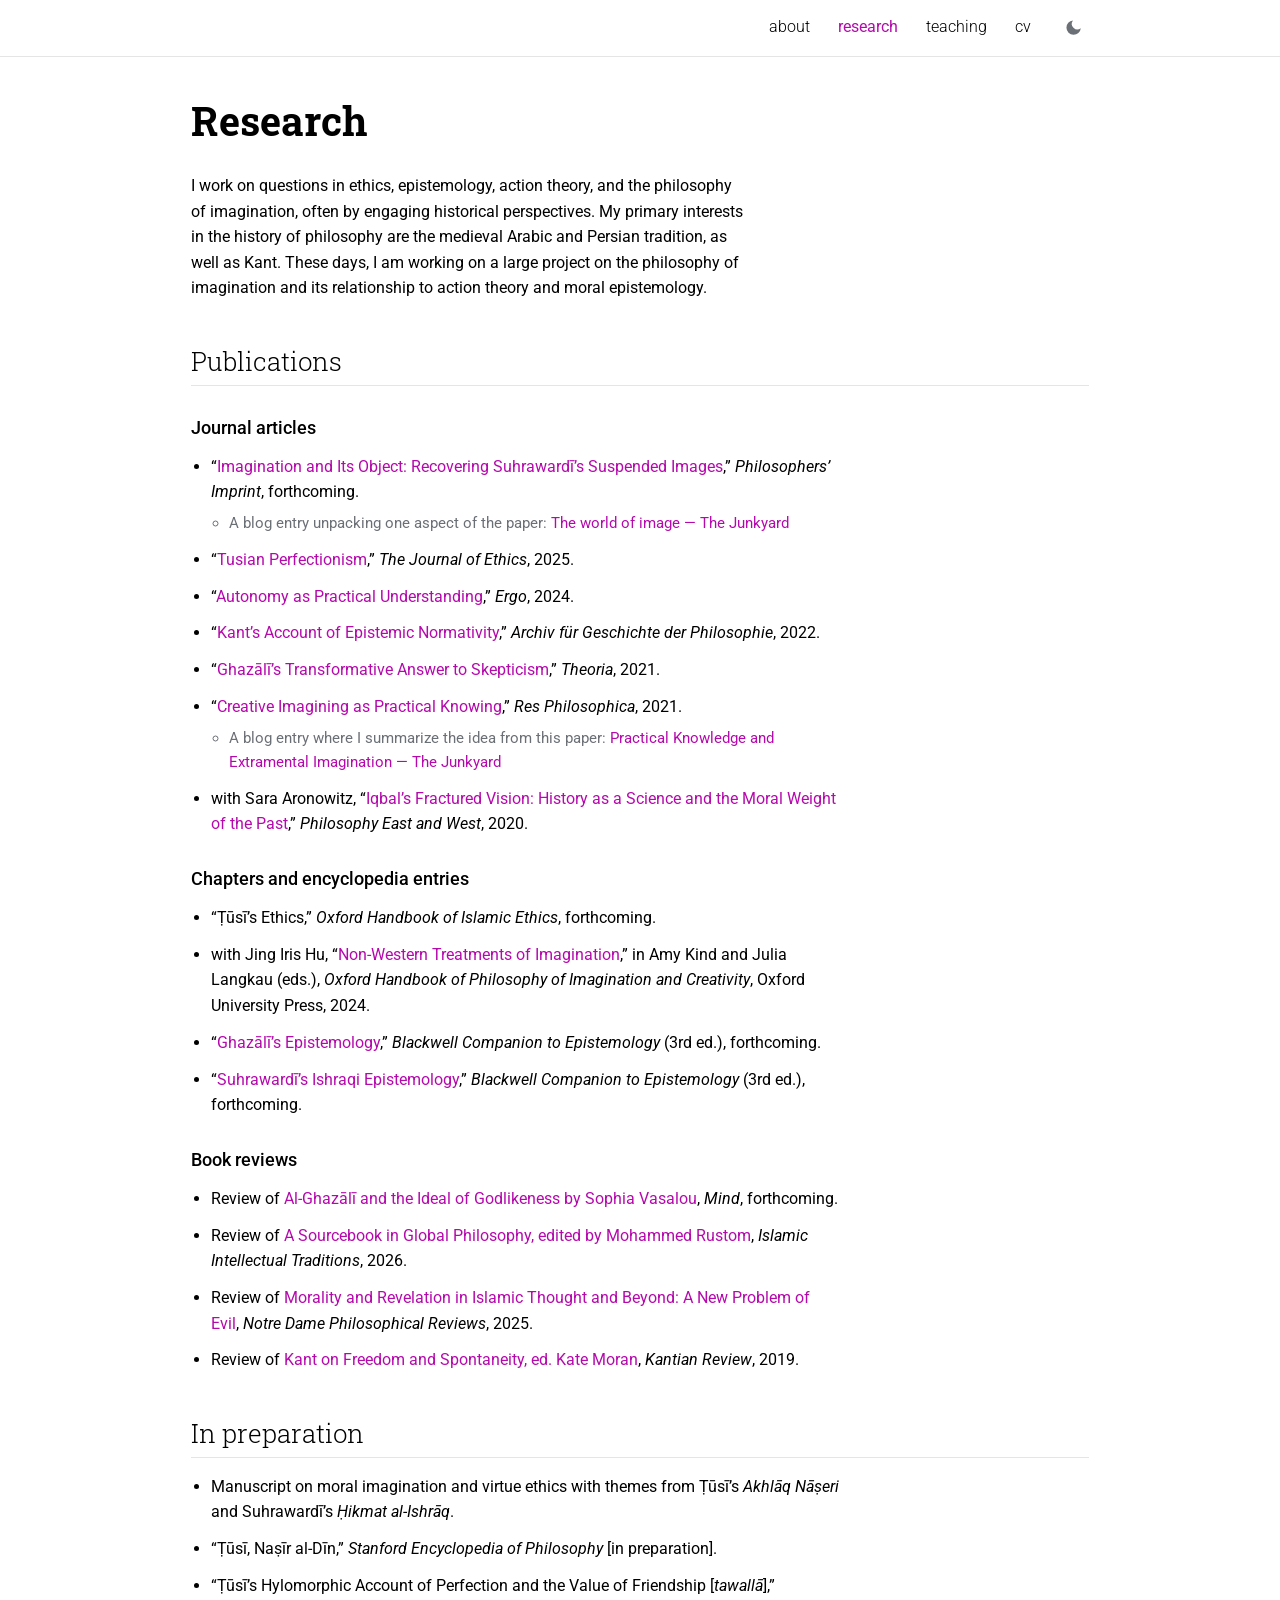
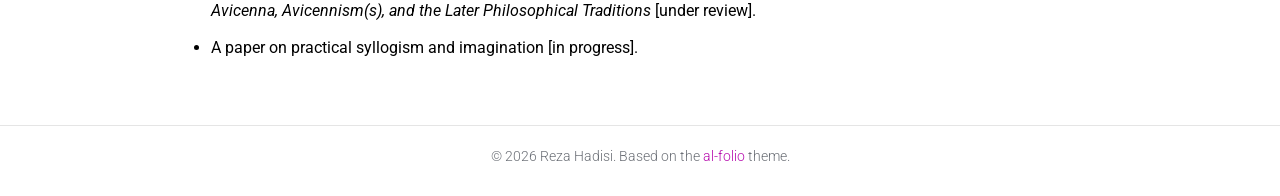
==== research.html @ 3eed09d0 "Add files via upload" ====
<!DOCTYPE html>
<html lang="en">
<head>
<meta charset="utf-8">
<meta name="viewport" content="width=device-width, initial-scale=1">
<title>Research – Reza Hadisi</title>
<meta name="description" content="Publications and research of Reza Hadisi, Assistant Professor in Philosophy, University of Toronto">
<link rel="canonical" href="https://rezahadisi.github.io/research.html">
<link rel="icon" type="image/png" href="favicon.png">

<link rel="preconnect" href="https://fonts.googleapis.com">
<link rel="preconnect" href="https://fonts.gstatic.com" crossorigin>
<link rel="stylesheet" href="https://fonts.googleapis.com/css2?family=Roboto:wght@300;400;500;700&family=Roboto+Slab:wght@300;700&display=swap">
<link rel="stylesheet" href="style.css">

<!-- Apply saved or system theme before first paint -->
<script>
(function () {
  try {
    var t = localStorage.getItem('theme');
    if (!t) t = window.matchMedia('(prefers-color-scheme: dark)').matches ? 'dark' : 'light';
    document.documentElement.setAttribute('data-theme', t);
  } catch (e) {}
})();
</script>

<!-- Google tag (gtag.js) -->
<script async src="https://www.googletagmanager.com/gtag/js?id=G-D5LY739W74"></script>
<script>
  window.dataLayer = window.dataLayer || [];
  function gtag(){dataLayer.push(arguments);}
  gtag('js', new Date());
  gtag('config', 'G-D5LY739W74');
</script>
</head>
<body>

<header class="site-header">
  <div class="bar">
    <button class="menu-btn" id="menu-btn" type="button" aria-label="Toggle menu" aria-controls="nav" aria-expanded="false">
      <svg viewBox="0 0 24 24" aria-hidden="true"><path d="M3 6h18v2H3zm0 5h18v2H3zm0 5h18v2H3z"/></svg>
    </button>

    <nav class="site-nav" id="nav" aria-label="Main">
      <a href="index.html">about</a>
      <a href="research.html" aria-current="page">research</a>
      <a href="teaching.html">teaching</a>
      <a href="cv.pdf" target="_blank" rel="noopener">cv</a>
      <button class="theme-toggle" id="theme-toggle" type="button" aria-label="Switch between light and dark mode">
        <svg class="icon-moon" viewBox="0 0 24 24" aria-hidden="true"><path d="M21 12.8A9 9 0 1 1 11.2 3a7 7 0 0 0 9.8 9.8z"/></svg>
        <svg class="icon-sun" viewBox="0 0 24 24" aria-hidden="true"><path d="M12 7a5 5 0 1 0 0 10 5 5 0 0 0 0-10zM11 1h2v3h-2zm0 19h2v3h-2zM1 11h3v2H1zm19 0h3v2h-3zM4.2 5.6l1.4-1.4 2.1 2.1-1.4 1.4zm12.1 12.1 1.4-1.4 2.1 2.1-1.4 1.4zM5.6 19.8l-1.4-1.4 2.1-2.1 1.4 1.4zM18.4 4.2l1.4 1.4-2.1 2.1-1.4-1.4z"/></svg>
      </button>
    </nav>
  </div>
</header>

<main>
  <h1 class="page-title"><b>Research</b></h1>

  <p class="page-intro">I work on questions in ethics, epistemology, action theory, and the philosophy of imagination, often by engaging historical perspectives. My primary interests in the history of philosophy are the medieval Arabic and Persian tradition, as well as Kant. These days, I am working on a large project on the philosophy of imagination and its relationship to action theory and moral epistemology.</p>

  <h2 id="publications">Publications</h2>

  <h3 id="journal-articles">Journal articles</h3>
  <ul>
    <li>“<a href="https://philpapers.org/rec/HADIAI">Imagination and Its Object: Recovering Suhrawardī’s Suspended Images</a>,” <em>Philosophers’ Imprint</em>, forthcoming.
      <ul><li>A blog entry unpacking one aspect of the paper: <a href="https://junkyardofthemind.com/blog/2026/1/11/the-world-of-image">The world of image — The Junkyard</a></li></ul></li>
    <li>“<a href="https://philpapers.org/rec/HADTPC">Tusian Perfectionism</a>,” <em>The Journal of Ethics</em>, 2025.</li>
    <li>“<a href="https://philpapers.org/rec/HADAAP">Autonomy as Practical Understanding</a>,” <em>Ergo</em>, 2024.</li>
    <li>“<a href="https://philpapers.org/rec/HADKAO">Kant’s Account of Epistemic Normativity</a>,” <em>Archiv für Geschichte der Philosophie</em>, 2022.</li>
    <li>“<a href="https://philpapers.org/rec/HADGTA">Ghazālī’s Transformative Answer to Skepticism</a>,” <em>Theoria</em>, 2021.</li>
    <li>“<a href="https://philpapers.org/rec/HADCIA">Creative Imagining as Practical Knowing</a>,” <em>Res Philosophica</em>, 2021.
      <ul><li>A blog entry where I summarize the idea from this paper: <a href="https://junkyardofthemind.com/blog/2021/6/14/practical-knowledge-and-extramental-imagination">Practical Knowledge and Extramental Imagination — The Junkyard</a></li></ul></li>
    <li>with Sara Aronowitz, “<a href="https://philpapers.org/rec/AROIFV">Iqbal’s Fractured Vision: History as a Science and the Moral Weight of the Past</a>,” <em>Philosophy East and West</em>, 2020.</li>
  </ul>

  <h3 id="chapters">Chapters and encyclopedia entries</h3>
  <ul>
    <li>“Ṭūsī’s Ethics,” <em>Oxford Handbook of Islamic Ethics</em>, forthcoming.</li>
    <li>with Jing Iris Hu, “<a href="https://philpapers.org/rec/HADNTO">Non-Western Treatments of Imagination</a>,” in Amy Kind and Julia Langkau (eds.), <em>Oxford Handbook of Philosophy of Imagination and Creativity</em>, Oxford University Press, 2024.</li>
    <li>“<a href="https://philpapers.org/rec/HADGER">Ghazālī’s Epistemology</a>,” <em>Blackwell Companion to Epistemology</em> (3rd ed.), forthcoming.</li>
    <li>“<a href="https://philpapers.org/rec/HADSII-3">Suhrawardī’s Ishraqi Epistemology</a>,” <em>Blackwell Companion to Epistemology</em> (3rd ed.), forthcoming.</li>
  </ul>

  <h3 id="book-reviews">Book reviews</h3>
  <ul>
    <li>Review of <a href="https://philarchive.org/rec/HADAAT-4">Al-Ghazālī and the Ideal of Godlikeness by Sophia Vasalou</a>, <em>Mind</em>, forthcoming.</li>
    <li>Review of <a href="https://brill.com/view/journals/iit/1/2/article-p255_8.xml">A Sourcebook in Global Philosophy, edited by Mohammed Rustom</a>, <em>Islamic Intellectual Traditions</em>, 2026.</li>
    <li>Review of <a href="https://ndpr.nd.edu/reviews/morality-and-revelation-in-islamic-thought-and-beyond-a-new-problem-of-evil/">Morality and Revelation in Islamic Thought and Beyond: A New Problem of Evil</a>, <em>Notre Dame Philosophical Reviews</em>, 2025.</li>
    <li>Review of <a href="https://philpapers.org/rec/HADKAM">Kant on Freedom and Spontaneity, ed. Kate Moran</a>, <em>Kantian Review</em>, 2019.</li>
  </ul>

  <h2 id="in-preparation">In preparation</h2>
  <ul>
    <li>Manuscript on moral imagination and virtue ethics with themes from Ṭūsī’s <em>Akhlāq Nāṣeri</em> and Suhrawardī’s <em>Ḥikmat al-Ishrāq</em>.</li>
    <li>“Ṭūsī, Naṣīr al-Dīn,” <em>Stanford Encyclopedia of Philosophy</em> [in preparation].</li>
    <li>“Ṭūsī’s Hylomorphic Account of Perfection and the Value of Friendship [<em>tawallā</em>],” <em>Avicenna, Avicennism(s), and the Later Philosophical Traditions</em> [under review].</li>
    <li>A paper on practical syllogism and imagination [in progress].</li>
  </ul>
</main>

<footer class="site-footer">
   © 2026 Reza Hadisi. Based on the <a href="https://github.com/alshedivat/al-folio">al-folio</a> theme.
</footer>

<script>
(function () {
  var btn = document.getElementById('menu-btn');
  var nav = document.getElementById('nav');
  btn.addEventListener('click', function () {
    var open = nav.classList.toggle('open');
    btn.setAttribute('aria-expanded', open ? 'true' : 'false');
  });

  document.getElementById('theme-toggle').addEventListener('click', function () {
    var root = document.documentElement;
    var next = root.getAttribute('data-theme') === 'dark' ? 'light' : 'dark';
    root.setAttribute('data-theme', next);
    try { localStorage.setItem('theme', next); } catch (e) {}
  });
})();
</script>
</body>
</html>
---- style.css ----
/* Reza Hadisi: personal site. Based on the al-folio academic theme. */

:root {
  --bg: #ffffff;
  --text: #000000;
  --text-light: #6b6f76;
  --divider: rgba(0, 0, 0, 0.1);
  --accent: #b509ac;
  --accent-hover: #8a0883;
  --shadow: 0 2px 6px rgba(0, 0, 0, 0.18);
}

:root[data-theme="dark"] {
  --bg: #1c1c1d;
  --text: #f0f0f0;
  --text-light: #a3a7ad;
  --divider: rgba(255, 255, 255, 0.14);
  --accent: #2698ba;
  --accent-hover: #4fb8d8;
  --shadow: 0 2px 6px rgba(0, 0, 0, 0.6);
}

*,
*::before,
*::after { box-sizing: border-box; }

html { scroll-padding-top: 5rem; }

body {
  margin: 0;
  display: flex;
  flex-direction: column;
  min-height: 100vh;
  font-family: "Roboto", system-ui, -apple-system, "Segoe UI", sans-serif;
  font-size: 1rem;
  font-weight: 400;
  line-height: 1.6;
  color: var(--text);
  background: var(--bg);
  transition: background-color 0.2s ease, color 0.2s ease;
}

a {
  color: var(--accent);
  text-decoration: none;
}
a:hover { color: var(--accent-hover); text-decoration: underline; }
a:focus-visible,
button:focus-visible {
  outline: 2px solid var(--accent);
  outline-offset: 3px;
  border-radius: 2px;
}

/* ---------- Top bar ---------- */

.site-header {
  position: sticky;
  top: 0;
  z-index: 10;
  background: var(--bg);
  border-bottom: 1px solid var(--divider);
}

.bar {
  max-width: 930px;
  margin: 0 auto;
  padding: 0 1rem;
  min-height: 3.5rem;
  display: flex;
  align-items: center;
  justify-content: flex-end;
  flex-wrap: wrap;
}

.site-nav {
  display: flex;
  align-items: center;
  gap: 1.75rem;
}

.site-nav a {
  font-size: 1rem;
  font-weight: 300;
  color: var(--text);
  padding: 0.35rem 0;
  border-bottom: 2px solid transparent;
}
.site-nav a:hover { color: var(--accent); text-decoration: none; }
.site-nav a[aria-current="page"] {
  color: var(--accent);
  font-weight: 400;
}

.theme-toggle,
.menu-btn {
  background: none;
  border: 0;
  padding: 0.35rem;
  color: var(--text-light);
  cursor: pointer;
  line-height: 0;
}
.theme-toggle:hover,
.menu-btn:hover { color: var(--accent); }
.theme-toggle svg,
.menu-btn svg { width: 1.2rem; height: 1.2rem; fill: currentColor; }

.theme-toggle .icon-sun { display: none; }
:root[data-theme="dark"] .theme-toggle .icon-sun { display: block; }
:root[data-theme="dark"] .theme-toggle .icon-moon { display: none; }

.menu-btn { display: none; }

@media (max-width: 640px) {
  .menu-btn { display: block; }
  .site-nav {
    display: none;
    width: 100%;
    flex-direction: column;
    align-items: flex-start;
    gap: 0.25rem;
    padding: 0.25rem 0 1rem;
  }
  .site-nav.open { display: flex; }
}

/* ---------- Page ---------- */

main {
  flex: 1;
  width: 100%;
  max-width: 930px;
  margin: 0 auto;
  padding: 2.5rem 1rem 3rem;
}

.page-title {
  margin: 0 0 1.75rem;
  font-family: "Roboto Slab", Georgia, serif;
  font-size: 2.5rem;
  font-weight: 300;
  line-height: 1.2;
}
.page-title b { font-weight: 700; }

.profile {
  float: right;
  width: 240px;
  margin: 0.25rem 0 1.25rem 2.5rem;
  text-align: center;
}

.profile img {
  display: block;
  width: 240px;
  max-width: 100%;
  height: auto;
  border-radius: 4px;
  box-shadow: var(--shadow);
}

.contact {
  margin-top: 1.1rem;
  font-size: 0.9rem;
  font-weight: 300;
  color: var(--text-light);
  line-height: 1.7;
}

.social {
  display: flex;
  justify-content: center;
  gap: 0.9rem;
  margin-top: 0.9rem;
}
.social a {
  color: var(--text-light);
  line-height: 0;
}
.social a:hover { color: var(--accent); }
.social svg { width: 1.5rem; height: 1.5rem; fill: currentColor; }

.about p {
  margin: 0 0 1.15rem;
  max-width: 62ch;
}

.about::after { content: ""; display: block; clear: both; }

/* ---------- Footer ---------- */

.site-footer {
  padding: 1.25rem 1rem 1.75rem;
  text-align: center;
  font-size: 0.85rem;
  font-weight: 300;
  color: var(--text-light);
  border-top: 1px solid var(--divider);
}

/* ---------- Small screens ---------- */

@media (max-width: 720px) {
  main { padding-top: 1.75rem; }
  .page-title { font-size: 2rem; }
  .profile {
    float: none;
    width: auto;
    margin: 0 auto 1.75rem;
  }
  .profile img { margin: 0 auto; width: 220px; }
  .about p { max-width: none; }
}

@media (prefers-reduced-motion: reduce) {
  body { transition: none; }
}

/* ---------- Content pages (research, teaching) ---------- */

.page-intro {
  max-width: 62ch;
  margin: 0 0 1.5rem;
}

main h2 {
  margin: 2.75rem 0 1rem;
  padding-bottom: 0.4rem;
  font-family: "Roboto Slab", Georgia, serif;
  font-size: 1.6rem;
  font-weight: 300;
  line-height: 1.3;
  border-bottom: 1px solid var(--divider);
}

main h3 {
  margin: 1.75rem 0 0.75rem;
  font-size: 1.1rem;
  font-weight: 500;
  color: var(--text);
}

main ul {
  margin: 0 0 1rem;
  padding-left: 1.25rem;
}

main li {
  margin-bottom: 0.7rem;
  max-width: 70ch;
}

main li ul {
  margin: 0.4rem 0 0;
  padding-left: 1.1rem;
  font-size: 0.95rem;
  color: var(--text-light);
}
main li ul li { margin-bottom: 0.3rem; }
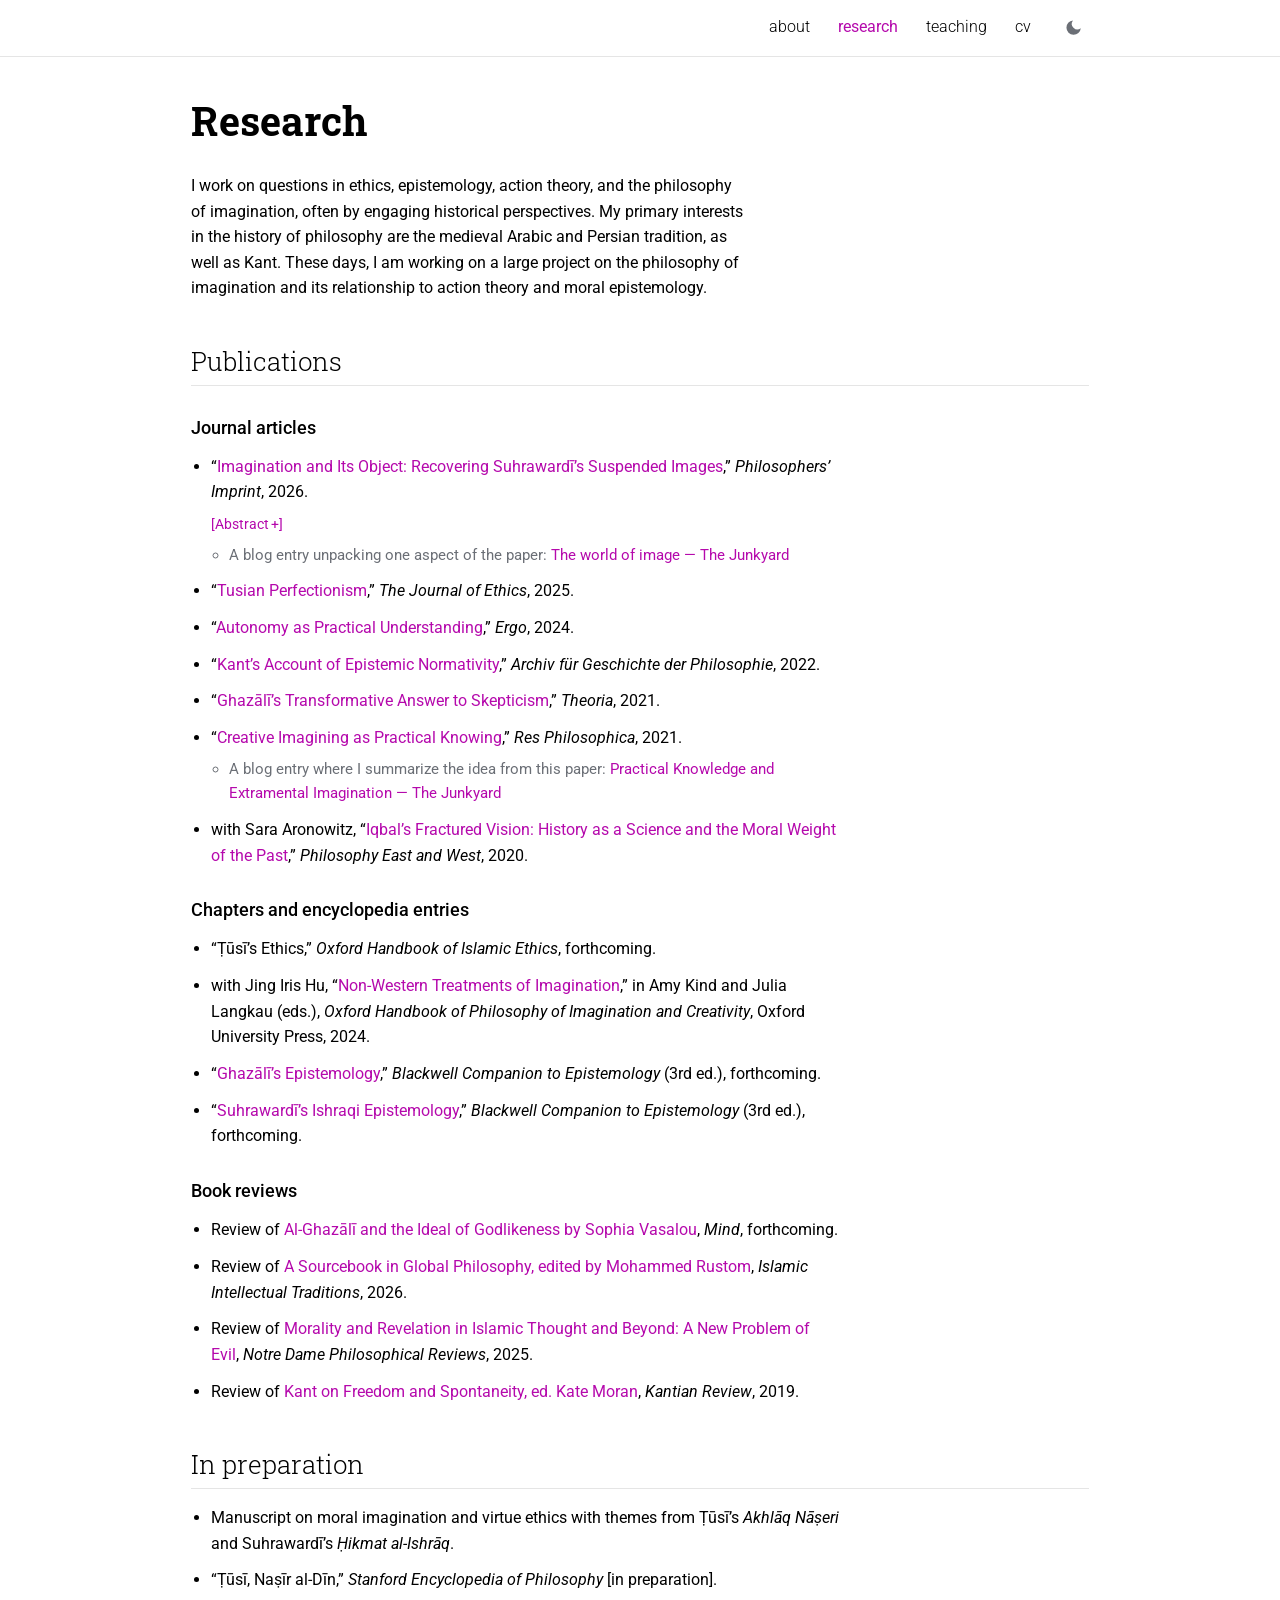
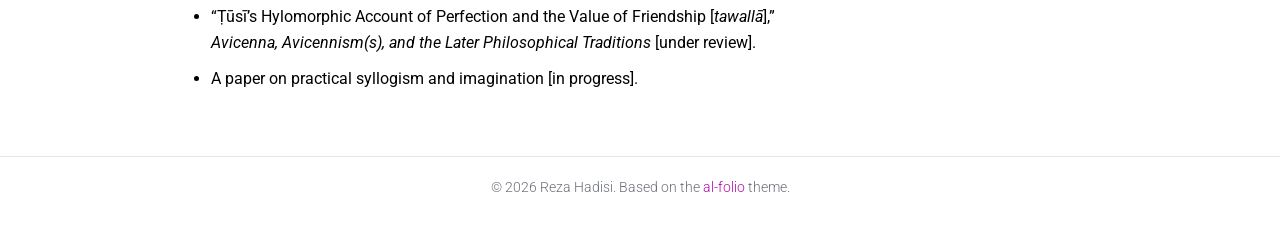
==== commit f2d6842a: "Update research.html" ====
--- a/research.html
+++ b/research.html
@@ -11,7 +11,7 @@
 <link rel="preconnect" href="https://fonts.googleapis.com">
 <link rel="preconnect" href="https://fonts.gstatic.com" crossorigin>
 <link rel="stylesheet" href="https://fonts.googleapis.com/css2?family=Roboto:wght@300;400;500;700&family=Roboto+Slab:wght@300;700&display=swap">
-<link rel="stylesheet" href="style.css">
+<link rel="stylesheet" href="/style.css">
 
 <!-- Apply saved or system theme before first paint -->
 <script>
@@ -63,7 +63,10 @@
 
   <h3 id="journal-articles">Journal articles</h3>
   <ul>
-    <li>“<a href="https://philpapers.org/rec/HADIAI">Imagination and Its Object: Recovering Suhrawardī’s Suspended Images</a>,” <em>Philosophers’ Imprint</em>, forthcoming.
+    <li>“<a href="https://philpapers.org/rec/HADIAI">Imagination and Its Object: Recovering Suhrawardī’s Suspended Images</a>,” <em>Philosophers’ Imprint</em>, 2026.
+      <details class="abstract"><summary>Abstract</summary>
+  <p>In this paper, I offer a modern adaptation of a theory of imagination that we can find in the writings of Shihāb al-Dīn Suhrawardī (1154–1191) and his followers in the Ishrāqī tradition (‘illuminationism’). I turn to this philosophical tradition because it offers a rare historical example of a type of theory that treats imagination as a primary source of knowledge. That is, on the Ishrāqī account, even an ideal human knower must know certain things via imagination. What I offer is a ‘modern adaptation’ of the theory in that I try to extract the theory of imagination from the cosmological and theological framework of the Ishrāqī thought. The resulting theory is still Ishrāqī in that it relies on a unique form of Platonism about knowledge that, I suggest, we can find in Suhrawardī's writings. Finally, I discuss how the reconstructed Ishrāqī conception of imaginative knowledge is especially appealing as a theory of moral knowledge.</p>
+</details>
       <ul><li>A blog entry unpacking one aspect of the paper: <a href="https://junkyardofthemind.com/blog/2026/1/11/the-world-of-image">The world of image — The Junkyard</a></li></ul></li>
     <li>“<a href="https://philpapers.org/rec/HADTPC">Tusian Perfectionism</a>,” <em>The Journal of Ethics</em>, 2025.</li>
     <li>“<a href="https://philpapers.org/rec/HADAAP">Autonomy as Practical Understanding</a>,” <em>Ergo</em>, 2024.</li>
--- a/style.css
+++ b/style.css
@@ -1,4 +1,3 @@
-/* Reza Hadisi: personal site. Based on the al-folio academic theme. */
 
 :root {
   --bg: #ffffff;
@@ -9,7 +8,7 @@
   --accent-hover: #8a0883;
   --shadow: 0 2px 6px rgba(0, 0, 0, 0.18);
 }
-
+ 
 :root[data-theme="dark"] {
   --bg: #1c1c1d;
   --text: #f0f0f0;
@@ -19,13 +18,13 @@
   --accent-hover: #4fb8d8;
   --shadow: 0 2px 6px rgba(0, 0, 0, 0.6);
 }
-
+ 
 *,
 *::before,
 *::after { box-sizing: border-box; }
-
+ 
 html { scroll-padding-top: 5rem; }
-
+ 
 body {
   margin: 0;
   display: flex;
@@ -39,7 +38,7 @@
   background: var(--bg);
   transition: background-color 0.2s ease, color 0.2s ease;
 }
-
+ 
 a {
   color: var(--accent);
   text-decoration: none;
@@ -51,9 +50,9 @@
   outline-offset: 3px;
   border-radius: 2px;
 }
-
+ 
 /* ---------- Top bar ---------- */
-
+ 
 .site-header {
   position: sticky;
   top: 0;
@@ -61,7 +60,7 @@
   background: var(--bg);
   border-bottom: 1px solid var(--divider);
 }
-
+ 
 .bar {
   max-width: 930px;
   margin: 0 auto;
@@ -72,13 +71,13 @@
   justify-content: flex-end;
   flex-wrap: wrap;
 }
-
+ 
 .site-nav {
   display: flex;
   align-items: center;
   gap: 1.75rem;
 }
-
+ 
 .site-nav a {
   font-size: 1rem;
   font-weight: 300;
@@ -91,7 +90,7 @@
   color: var(--accent);
   font-weight: 400;
 }
-
+ 
 .theme-toggle,
 .menu-btn {
   background: none;
@@ -105,13 +104,13 @@
 .menu-btn:hover { color: var(--accent); }
 .theme-toggle svg,
 .menu-btn svg { width: 1.2rem; height: 1.2rem; fill: currentColor; }
-
+ 
 .theme-toggle .icon-sun { display: none; }
 :root[data-theme="dark"] .theme-toggle .icon-sun { display: block; }
 :root[data-theme="dark"] .theme-toggle .icon-moon { display: none; }
-
+ 
 .menu-btn { display: none; }
-
+ 
 @media (max-width: 640px) {
   .menu-btn { display: block; }
   .site-nav {
@@ -124,9 +123,9 @@
   }
   .site-nav.open { display: flex; }
 }
-
+ 
 /* ---------- Page ---------- */
-
+ 
 main {
   flex: 1;
   width: 100%;
@@ -134,7 +133,7 @@
   margin: 0 auto;
   padding: 2.5rem 1rem 3rem;
 }
-
+ 
 .page-title {
   margin: 0 0 1.75rem;
   font-family: "Roboto Slab", Georgia, serif;
@@ -143,14 +142,14 @@
   line-height: 1.2;
 }
 .page-title b { font-weight: 700; }
-
+ 
 .profile {
   float: right;
   width: 240px;
   margin: 0.25rem 0 1.25rem 2.5rem;
   text-align: center;
 }
-
+ 
 .profile img {
   display: block;
   width: 240px;
@@ -159,7 +158,7 @@
   border-radius: 4px;
   box-shadow: var(--shadow);
 }
-
+ 
 .contact {
   margin-top: 1.1rem;
   font-size: 0.9rem;
@@ -167,7 +166,7 @@
   color: var(--text-light);
   line-height: 1.7;
 }
-
+ 
 .social {
   display: flex;
   justify-content: center;
@@ -180,16 +179,16 @@
 }
 .social a:hover { color: var(--accent); }
 .social svg { width: 1.5rem; height: 1.5rem; fill: currentColor; }
-
+ 
 .about p {
   margin: 0 0 1.15rem;
   max-width: 62ch;
 }
-
+ 
 .about::after { content: ""; display: block; clear: both; }
-
+ 
 /* ---------- Footer ---------- */
-
+ 
 .site-footer {
   padding: 1.25rem 1rem 1.75rem;
   text-align: center;
@@ -198,9 +197,9 @@
   color: var(--text-light);
   border-top: 1px solid var(--divider);
 }
-
+ 
 /* ---------- Small screens ---------- */
-
+ 
 @media (max-width: 720px) {
   main { padding-top: 1.75rem; }
   .page-title { font-size: 2rem; }
@@ -212,18 +211,18 @@
   .profile img { margin: 0 auto; width: 220px; }
   .about p { max-width: none; }
 }
-
+ 
 @media (prefers-reduced-motion: reduce) {
   body { transition: none; }
 }
-
+ 
 /* ---------- Content pages (research, teaching) ---------- */
-
+ 
 .page-intro {
   max-width: 62ch;
   margin: 0 0 1.5rem;
 }
-
+ 
 main h2 {
   margin: 2.75rem 0 1rem;
   padding-bottom: 0.4rem;
@@ -233,24 +232,24 @@
   line-height: 1.3;
   border-bottom: 1px solid var(--divider);
 }
-
+ 
 main h3 {
   margin: 1.75rem 0 0.75rem;
   font-size: 1.1rem;
   font-weight: 500;
   color: var(--text);
 }
-
+ 
 main ul {
   margin: 0 0 1rem;
   padding-left: 1.25rem;
 }
-
+ 
 main li {
   margin-bottom: 0.7rem;
   max-width: 70ch;
 }
-
+ 
 main li ul {
   margin: 0.4rem 0 0;
   padding-left: 1.1rem;
@@ -258,3 +257,33 @@
   color: var(--text-light);
 }
 main li ul li { margin-bottom: 0.3rem; }
+ 
+/* ---------- Expandable abstracts ---------- */
+ 
+details.abstract { margin: 0.35rem 0 0; }
+ 
+details.abstract summary {
+  display: inline-block;
+  font-size: 0.9rem;
+  font-weight: 400;
+  color: var(--accent);
+  cursor: pointer;
+  list-style: none;
+  user-select: none;
+}
+details.abstract summary::-webkit-details-marker { display: none; }
+details.abstract summary::before { content: "["; }
+details.abstract summary::after  { content: "+]"; margin-left: 0.15em; }
+details.abstract[open] summary::after { content: "\2212]"; }
+details.abstract summary:hover { color: var(--accent-hover); text-decoration: underline; }
+ 
+details.abstract p {
+  margin: 0.5rem 0 0.25rem;
+  padding-left: 1rem;
+  border-left: 2px solid var(--divider);
+  max-width: 62ch;
+  font-size: 0.95rem;
+  font-weight: 300;
+  line-height: 1.6;
+  color: var(--text);
+}
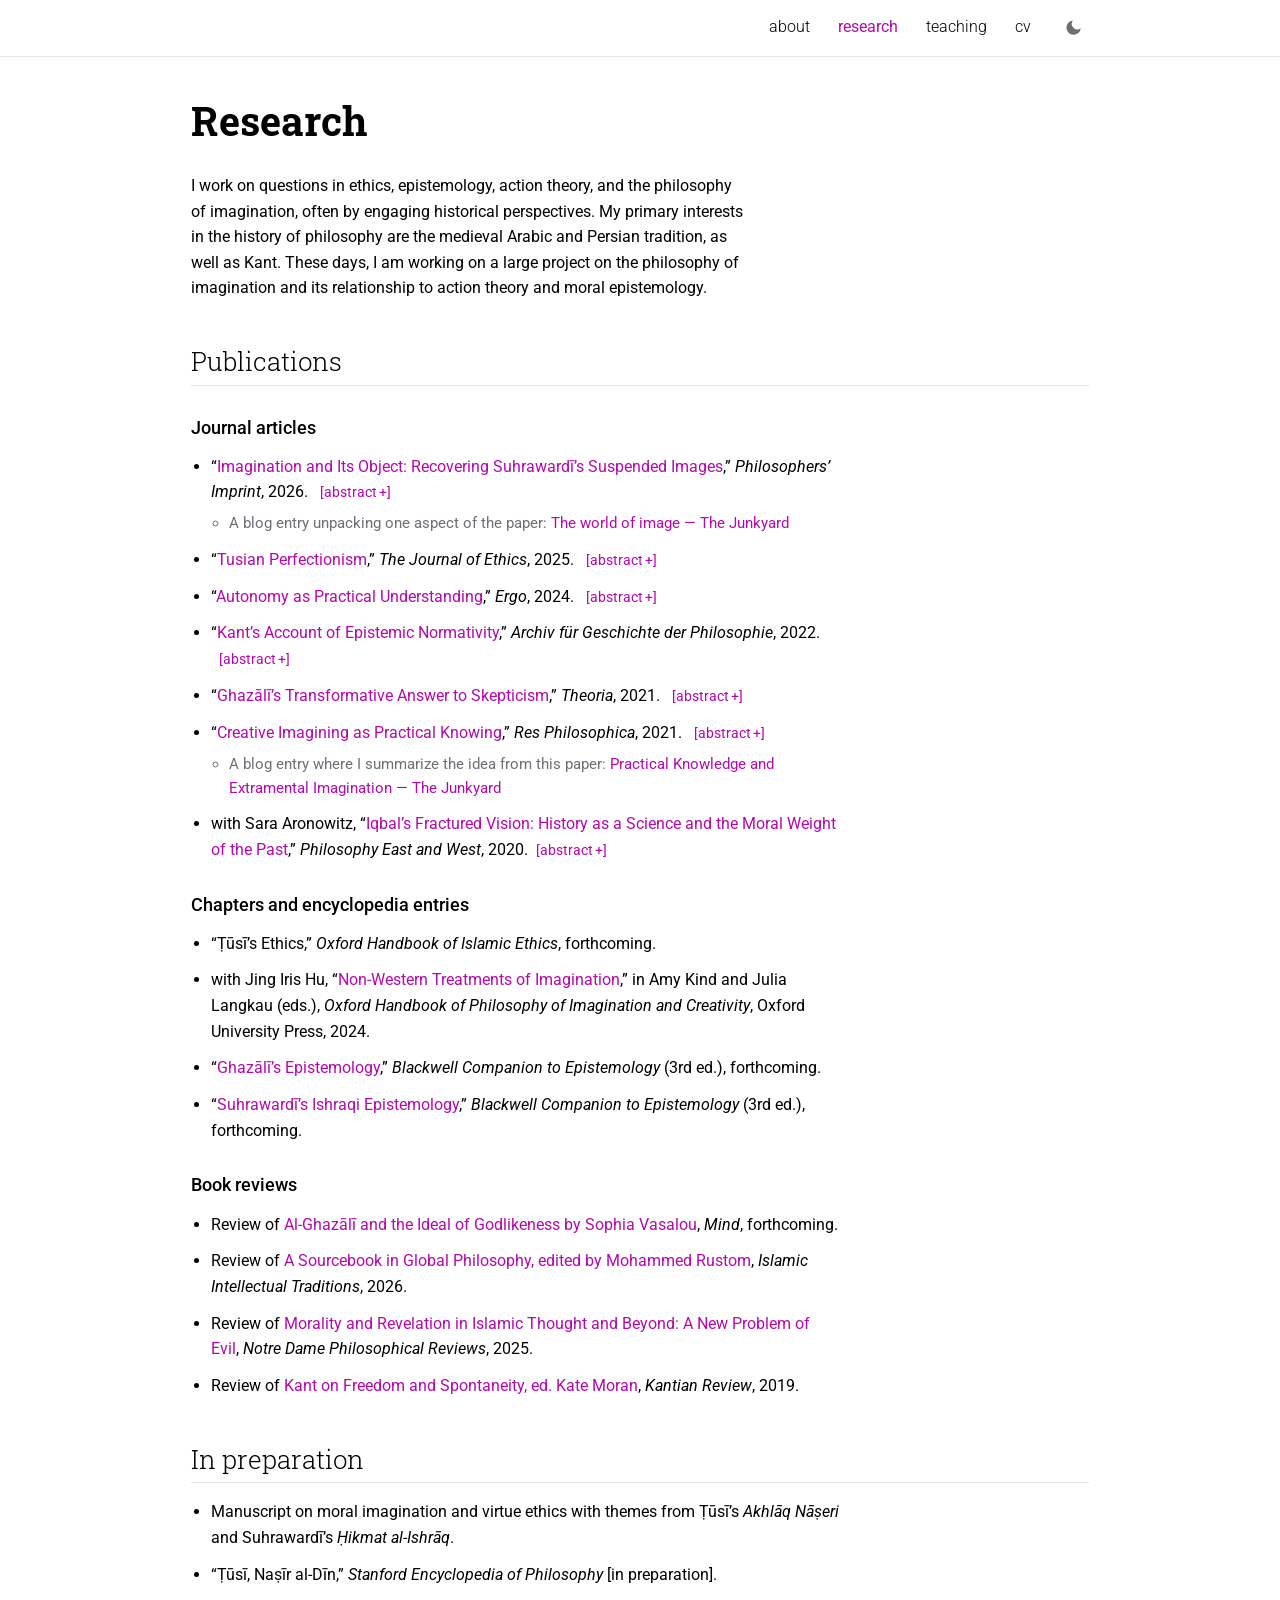
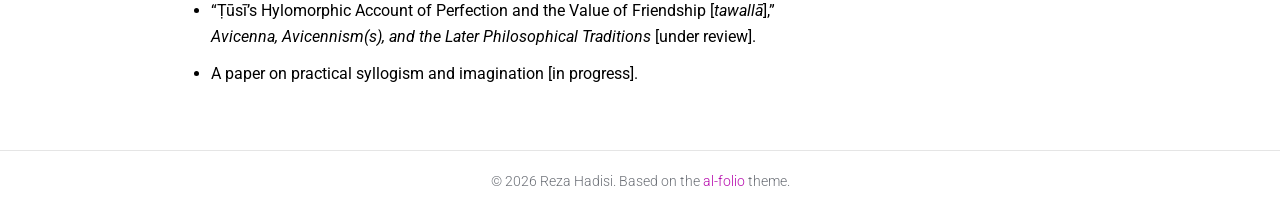
==== commit 473b2aef: "Update research.html" ====
--- a/research.html
+++ b/research.html
@@ -63,18 +63,32 @@
 
   <h3 id="journal-articles">Journal articles</h3>
   <ul>
-    <li>“<a href="https://philpapers.org/rec/HADIAI">Imagination and Its Object: Recovering Suhrawardī’s Suspended Images</a>,” <em>Philosophers’ Imprint</em>, 2026.
-      <details class="abstract"><summary>Abstract</summary>
+    <li>“<a href="https://philpapers.org/rec/HADIAI">Imagination and Its Object: Recovering Suhrawardī’s Suspended Images</a>,” <em>Philosophers’ Imprint</em>, 2026. <details class="abstract"><summary>abstract</summary>
   <p>In this paper, I offer a modern adaptation of a theory of imagination that we can find in the writings of Shihāb al-Dīn Suhrawardī (1154–1191) and his followers in the Ishrāqī tradition (‘illuminationism’). I turn to this philosophical tradition because it offers a rare historical example of a type of theory that treats imagination as a primary source of knowledge. That is, on the Ishrāqī account, even an ideal human knower must know certain things via imagination. What I offer is a ‘modern adaptation’ of the theory in that I try to extract the theory of imagination from the cosmological and theological framework of the Ishrāqī thought. The resulting theory is still Ishrāqī in that it relies on a unique form of Platonism about knowledge that, I suggest, we can find in Suhrawardī's writings. Finally, I discuss how the reconstructed Ishrāqī conception of imaginative knowledge is especially appealing as a theory of moral knowledge.</p>
 </details>
-      <ul><li>A blog entry unpacking one aspect of the paper: <a href="https://junkyardofthemind.com/blog/2026/1/11/the-world-of-image">The world of image — The Junkyard</a></li></ul></li>
-    <li>“<a href="https://philpapers.org/rec/HADTPC">Tusian Perfectionism</a>,” <em>The Journal of Ethics</em>, 2025.</li>
-    <li>“<a href="https://philpapers.org/rec/HADAAP">Autonomy as Practical Understanding</a>,” <em>Ergo</em>, 2024.</li>
-    <li>“<a href="https://philpapers.org/rec/HADKAO">Kant’s Account of Epistemic Normativity</a>,” <em>Archiv für Geschichte der Philosophie</em>, 2022.</li>
-    <li>“<a href="https://philpapers.org/rec/HADGTA">Ghazālī’s Transformative Answer to Skepticism</a>,” <em>Theoria</em>, 2021.</li>
-    <li>“<a href="https://philpapers.org/rec/HADCIA">Creative Imagining as Practical Knowing</a>,” <em>Res Philosophica</em>, 2021.
+
+          <ul><li>A blog entry unpacking one aspect of the paper: <a href="https://junkyardofthemind.com/blog/2026/1/11/the-world-of-image">The world of image — The Junkyard</a></li></ul></li>
+    <li>“<a href="https://philpapers.org/rec/HADTPC">Tusian Perfectionism</a>,” <em>The Journal of Ethics</em>, 2025. <details class="abstract"><summary>abstract</summary>
+ 
+  <p>I offer a reconstructive reading of Ṭūsī’s (1201–1274) account of natural goodness in the Naserian Ethics. I show that Ṭūsī’s version of Aristotelian ethics is especially well-suited to accommodate an intuition that is hard to integrate into a theory of natural goodness: Human good is nobler or more elevated than animal and vegetative goods. To do this, I analyze Ṭūsī’s discussion of the relationship between different kinds of perfection from non-living material compounds to vegetative, animal, human, and divine beings. I close by noting that, depending on our reading of Ṭūsī’s conception of divine beings and their perfection, his proposal might come at a cost to his Aristotelian naturalist ambitions for ethics. </p>
+</details>
+    </li>
+    <li>“<a href="https://philpapers.org/rec/HADAAP">Autonomy as Practical Understanding</a>,” <em>Ergo</em>, 2024. <details class="abstract"><summary>abstract</summary>      <p>In this paper, I offer a theory of autonomous agency that relies on the re-sources of a strongly cognitivist theory of intention and intentional action. On the proposed account, intentional action is a graded notion that is ex-plained via the agent’s degree of practical knowledge. In turn, autonomous agency is also a graded notion that is explained via the agent’s degree of practical understanding. The resulting theory can synthesize insights from both the hierarchical and the cognitivist theories of autonomy with at least some aspects of the reason-responsiveness theories. Moreover, by treating practical knowledge and practical understanding as gradable no-tions, the paper offers a strategy to respond to enduring objections against cognitivism about intention, control, and autonomy.</p>
+
+</details></li>
+    <li>“<a href="https://philpapers.org/rec/HADKAO">Kant’s Account of Epistemic Normativity</a>,” <em>Archiv für Geschichte der Philosophie</em>, 2022. <details class="abstract"><summary>abstract</summary>
+  <p>According to a common interpretation, most explicitly defended by Onora O’Neill and Patricia Kitcher, Kant held that epistemic obligations normatively depend on moral obligations. That is, were a rational agent not bound by any moral obligation, then she would not be bound by any epistemic obligation either. By contrast, in this paper, I argue that, according to Kant, some epistemic obligations are normatively independent from moral obligations, and are indeed normatively absolute. This view, which I call epistemicism, has two parts. First, it claims that in the absence of other kinds of obligations, rational agents would still be bound by these epistemic obligations, i. e., that the latter are normatively independent. Second, it claims that, no matter what other obligations are at stake, rational agents are bound by these epistemic obligations, i. e., the normativity of these epistemic obligations is absolute in that it cannot be undercut by any moral or other sort of obligation. The argument turns on an exploratory reading of Kant’s remarks in “What Is Orientation in Thinking?” (1786) about the maxim of “thinking for oneself” as the “supreme touchstone of truth”. In contrast to O’Neill and Kitcher, I argue that if we interpret this maxim as stating the unifying principle of theoretical and practical reason, then we must interpret it as stating an epistemic, and not merely practical imperative. This result, I argue, vindicates epistemicism and illuminates interesting lessons about Kant’s conception of the category of “epistemic” norms. Further, it helps us make headway with Kant’s enigmatic remarks about the unity of practical and theoretical reason in the Groundwork, the first and second Critiques, and the Lectures on Logic. On my proposal, principles of the practical and theoretical uses of reason are unified through a formal epistemic principle. </p>
+</details> </li>
+    <li>“<a href="https://philpapers.org/rec/HADGTA">Ghazālī’s Transformative Answer to Skepticism</a>,” <em>Theoria</em>, 2021. <details class="abstract"><summary>abstract</summary>
+  <p>In this paper, I offer a reconstruction of Ghazālī's encounter with scepticism in the Deliverance from Error. For Ghazālī, I argue, radical scepticism about the possibility of knowledge ensues from intellectualist assumptions about the nature of justification. On the reading that I will propose, Ghazālī holds that foundational knowledge can only be justified via actions that lead to transformative experiences. </p>
+</details></li>
+    <li>“<a href="https://philpapers.org/rec/HADCIA">Creative Imagining as Practical Knowing</a>,” <em>Res Philosophica</em>, 2021. <details class="abstract"><summary>abstract</summary>
+  <p>I argue that practical knowledge can be understood as constituted by a kind of imagining. In particular, it is the knowledge of what I am doing when that knowledge is represented via extramental imagination. Two results follow. First, on this account, we can do justice both to the cognitive character and the practical character of practical knowledge. And second, we can identify a condition under which imagination becomes factive, and thus a source of ob-jective evidence. I develop this view by extracting an account of self-knowledge via extramental imagination from the writings of Ibn ‘Arabi (1165-1240). </p>
+</details>
       <ul><li>A blog entry where I summarize the idea from this paper: <a href="https://junkyardofthemind.com/blog/2021/6/14/practical-knowledge-and-extramental-imagination">Practical Knowledge and Extramental Imagination — The Junkyard</a></li></ul></li>
-    <li>with Sara Aronowitz, “<a href="https://philpapers.org/rec/AROIFV">Iqbal’s Fractured Vision: History as a Science and the Moral Weight of the Past</a>,” <em>Philosophy East and West</em>, 2020.</li>
+    <li>with Sara Aronowitz, “<a href="https://philpapers.org/rec/AROIFV">Iqbal’s Fractured Vision: History as a Science and the Moral Weight of the Past</a>,” <em>Philosophy East and West</em>, 2020.<details class="abstract"><summary>abstract</summary>
+  <p>This paper aims to understand how we reason from historical premises to normative conclusions, tracing this question through the work of Muhammad Iqbal. On our reading, he wavers between two views of history, one a kind of natural science, and the other akin to religious interpretation. These tell different stories about the lessons we draw from history. </p>
+</details></li>
   </ul>
 
   <h3 id="chapters">Chapters and encyclopedia entries</h3>
--- a/style.css
+++ b/style.css
@@ -260,7 +260,7 @@
  
 /* ---------- Expandable abstracts ---------- */
  
-details.abstract { margin: 0.35rem 0 0; }
+details.abstract { display: inline; margin-left: 0.5em; }
  
 details.abstract summary {
   display: inline-block;
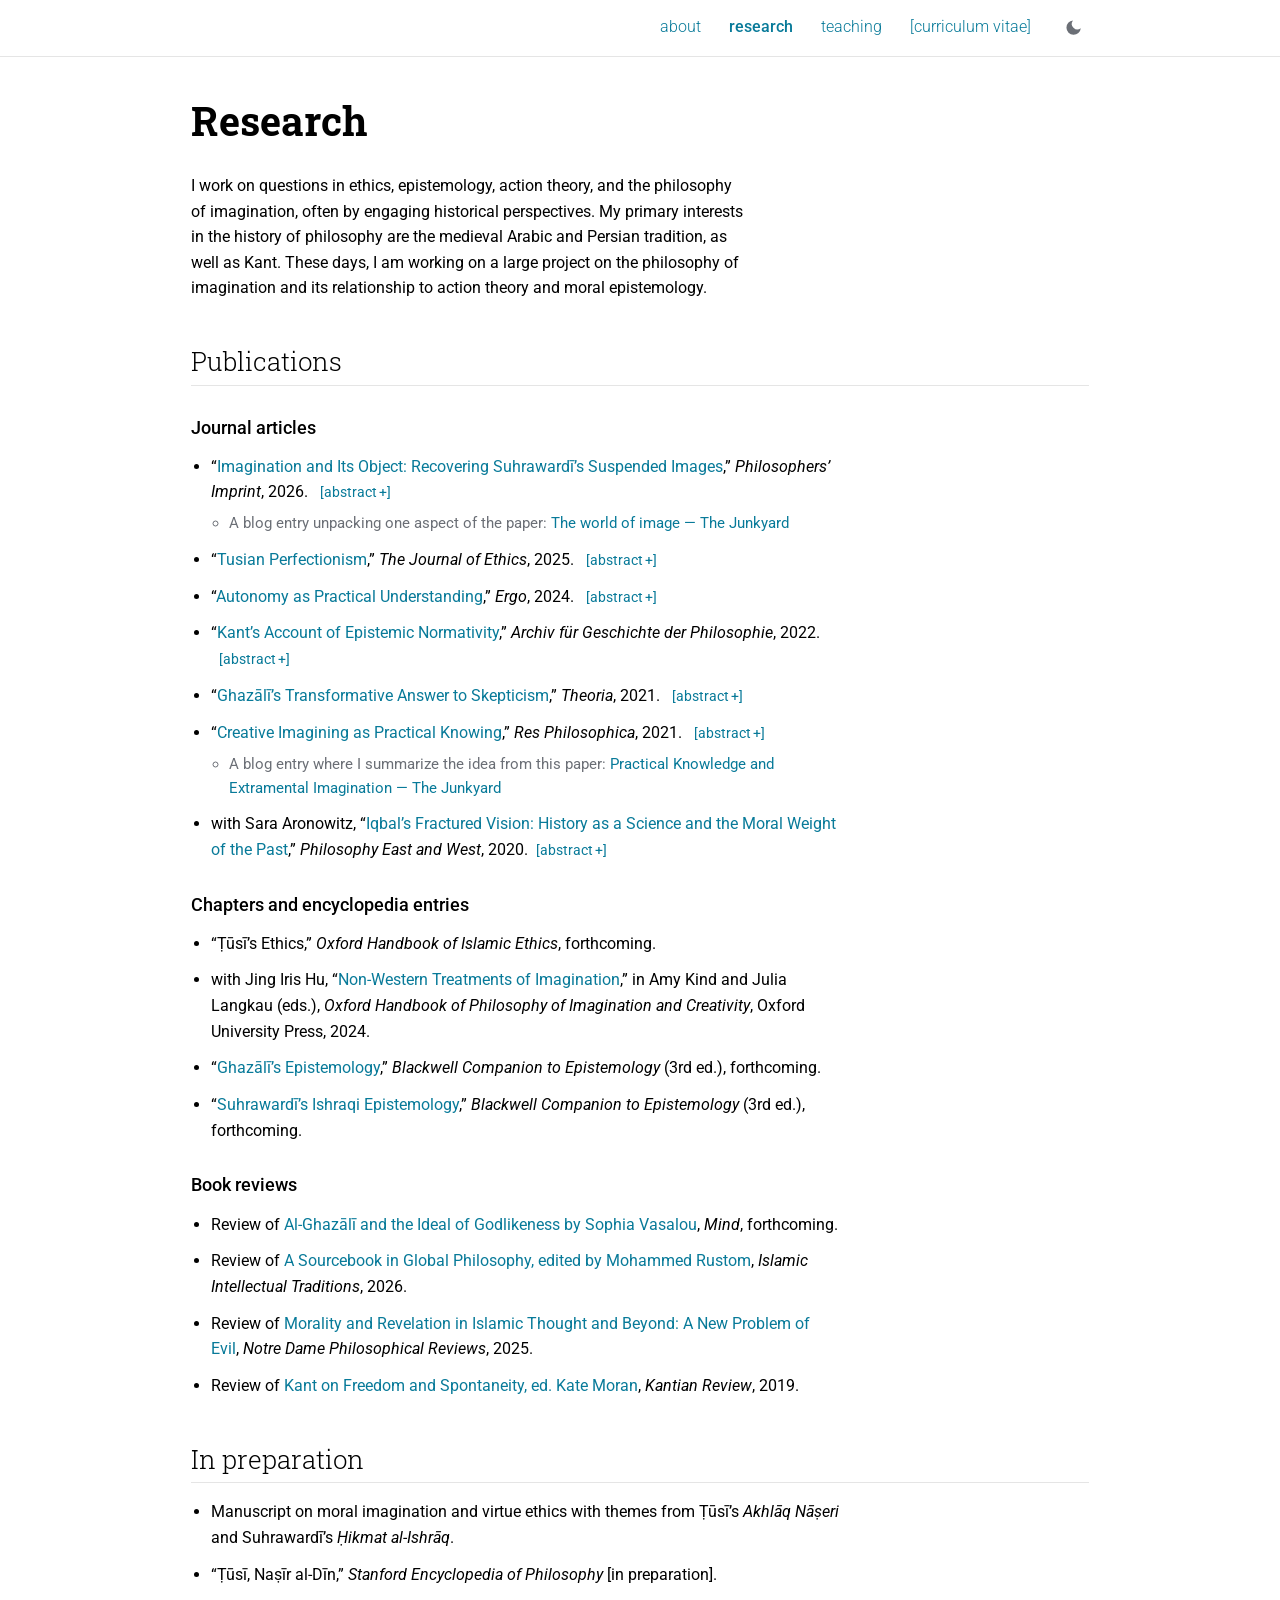
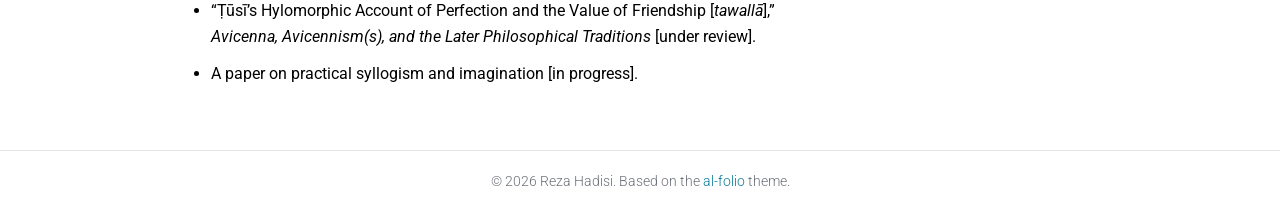
==== commit c038985a: "Update research.html" ====
--- a/research.html
+++ b/research.html
@@ -45,7 +45,7 @@
       <a href="index.html">about</a>
       <a href="research.html" aria-current="page">research</a>
       <a href="teaching.html">teaching</a>
-      <a href="cv.pdf" target="_blank" rel="noopener">cv</a>
+      <a href="cv.pdf" target="_blank" rel="noopener">[curriculum vitae]</a>
       <button class="theme-toggle" id="theme-toggle" type="button" aria-label="Switch between light and dark mode">
         <svg class="icon-moon" viewBox="0 0 24 24" aria-hidden="true"><path d="M21 12.8A9 9 0 1 1 11.2 3a7 7 0 0 0 9.8 9.8z"/></svg>
         <svg class="icon-sun" viewBox="0 0 24 24" aria-hidden="true"><path d="M12 7a5 5 0 1 0 0 10 5 5 0 0 0 0-10zM11 1h2v3h-2zm0 19h2v3h-2zM1 11h3v2H1zm19 0h3v2h-3zM4.2 5.6l1.4-1.4 2.1 2.1-1.4 1.4zm12.1 12.1 1.4-1.4 2.1 2.1-1.4 1.4zM5.6 19.8l-1.4-1.4 2.1-2.1 1.4 1.4zM18.4 4.2l1.4 1.4-2.1 2.1-1.4-1.4z"/></svg>
--- a/style.css
+++ b/style.css
@@ -4,8 +4,8 @@
   --text: #000000;
   --text-light: #6b6f76;
   --divider: rgba(0, 0, 0, 0.1);
-  --accent: #b509ac;
-  --accent-hover: #8a0883;
+    --accent: #087a99;
+  --accent-hover: #05566d;
   --shadow: 0 2px 6px rgba(0, 0, 0, 0.18);
 }
  
@@ -14,8 +14,8 @@
   --text: #f0f0f0;
   --text-light: #a3a7ad;
   --divider: rgba(255, 255, 255, 0.14);
-  --accent: #2698ba;
-  --accent-hover: #4fb8d8;
+    --accent: #4fc3df;
+  --accent-hover: #8adcee;
   --shadow: 0 2px 6px rgba(0, 0, 0, 0.6);
 }
  
@@ -39,17 +39,7 @@
   transition: background-color 0.2s ease, color 0.2s ease;
 }
  
-a {
-  color: var(--accent);
-  text-decoration: none;
-}
-a:hover { color: var(--accent-hover); text-decoration: underline; }
-a:focus-visible,
-button:focus-visible {
-  outline: 2px solid var(--accent);
-  outline-offset: 3px;
-  border-radius: 2px;
-}
+
  
 /* ---------- Top bar ---------- */
  
@@ -287,3 +277,25 @@
   line-height: 1.6;
   color: var(--text);
 }
+
+a,
+main a,
+.site-nav a,
+.social a {
+  color: var(--accent);
+  text-decoration: none;
+}
+
+a:hover,
+main a:hover,
+.site-nav a:hover,
+.social a:hover,
+details.abstract summary:hover {
+  color: var(--accent-hover);
+  text-decoration: none;
+}
+
+.site-nav a[aria-current="page"] {
+  color: var(--accent);
+  font-weight: 500;
+}
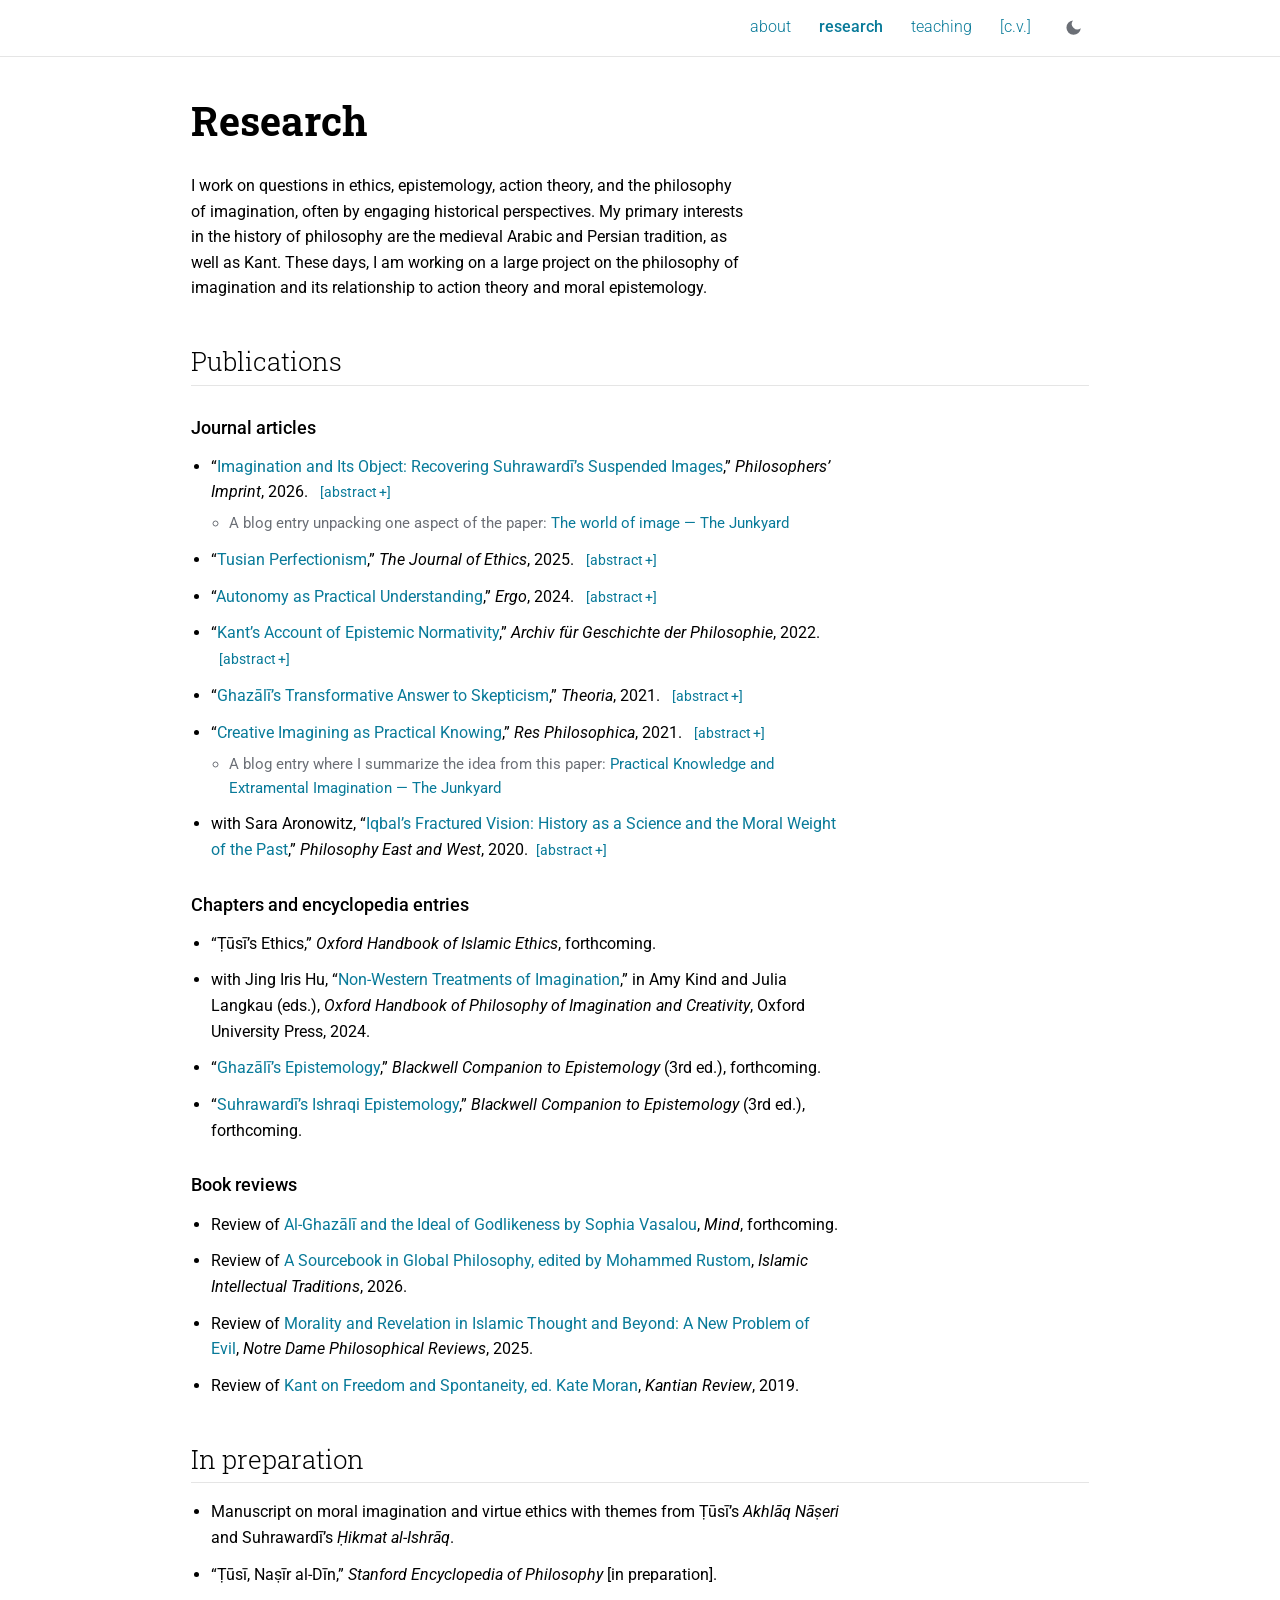
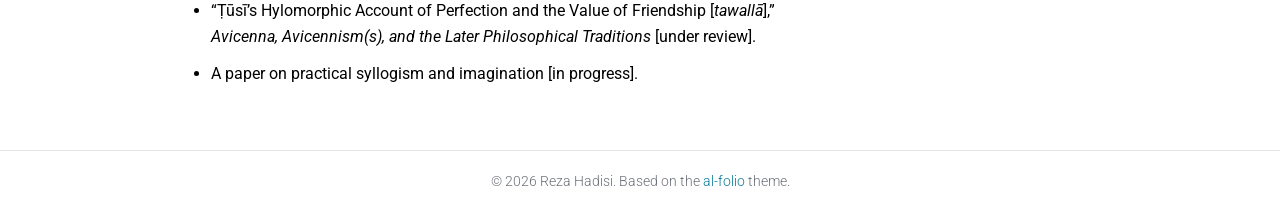
==== commit 5504828f: "Update research.html" ====
--- a/research.html
+++ b/research.html
@@ -45,7 +45,7 @@
       <a href="index.html">about</a>
       <a href="research.html" aria-current="page">research</a>
       <a href="teaching.html">teaching</a>
-      <a href="cv.pdf" target="_blank" rel="noopener">[curriculum vitae]</a>
+      <a href="cv.pdf" target="_blank" rel="noopener">[c.v.]</a>
       <button class="theme-toggle" id="theme-toggle" type="button" aria-label="Switch between light and dark mode">
         <svg class="icon-moon" viewBox="0 0 24 24" aria-hidden="true"><path d="M21 12.8A9 9 0 1 1 11.2 3a7 7 0 0 0 9.8 9.8z"/></svg>
         <svg class="icon-sun" viewBox="0 0 24 24" aria-hidden="true"><path d="M12 7a5 5 0 1 0 0 10 5 5 0 0 0 0-10zM11 1h2v3h-2zm0 19h2v3h-2zM1 11h3v2H1zm19 0h3v2h-3zM4.2 5.6l1.4-1.4 2.1 2.1-1.4 1.4zm12.1 12.1 1.4-1.4 2.1 2.1-1.4 1.4zM5.6 19.8l-1.4-1.4 2.1-2.1 1.4 1.4zM18.4 4.2l1.4 1.4-2.1 2.1-1.4-1.4z"/></svg>
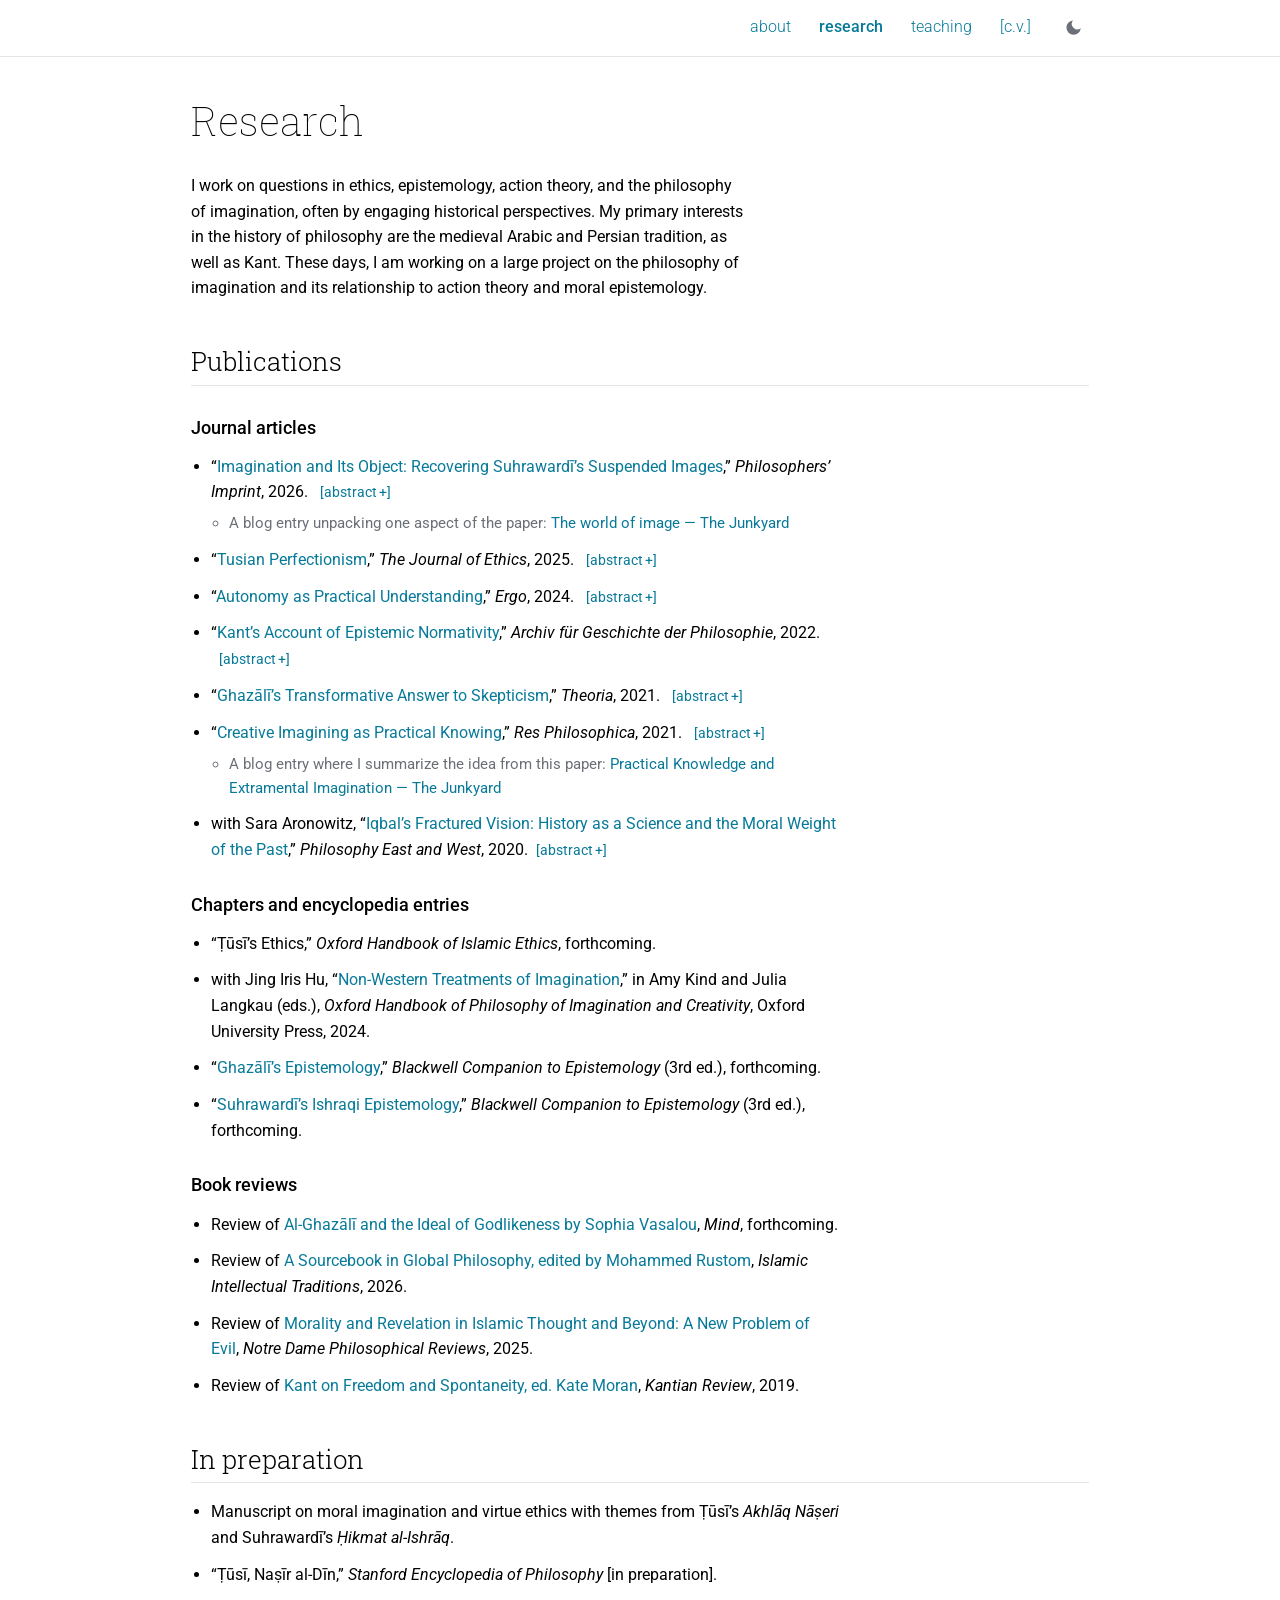
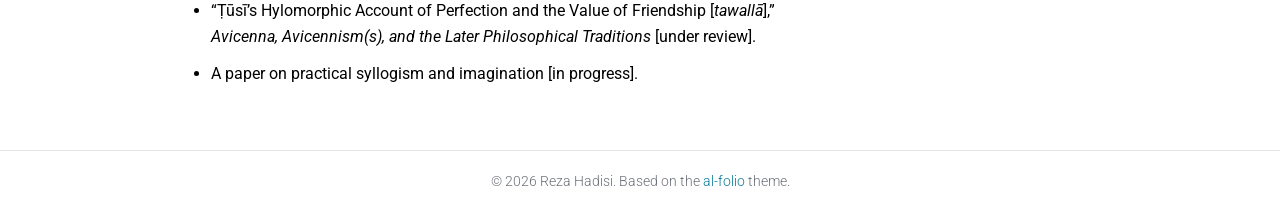
==== commit aa7e11a0: "Update research.html" ====
--- a/research.html
+++ b/research.html
@@ -55,7 +55,7 @@
 </header>
 
 <main>
-  <h1 class="page-title"><b>Research</b></h1>
+  <h1 class="page-title" style="font-weight:lighter;">Research</h1>
 
   <p class="page-intro">I work on questions in ethics, epistemology, action theory, and the philosophy of imagination, often by engaging historical perspectives. My primary interests in the history of philosophy are the medieval Arabic and Persian tradition, as well as Kant. These days, I am working on a large project on the philosophy of imagination and its relationship to action theory and moral epistemology.</p>
 
